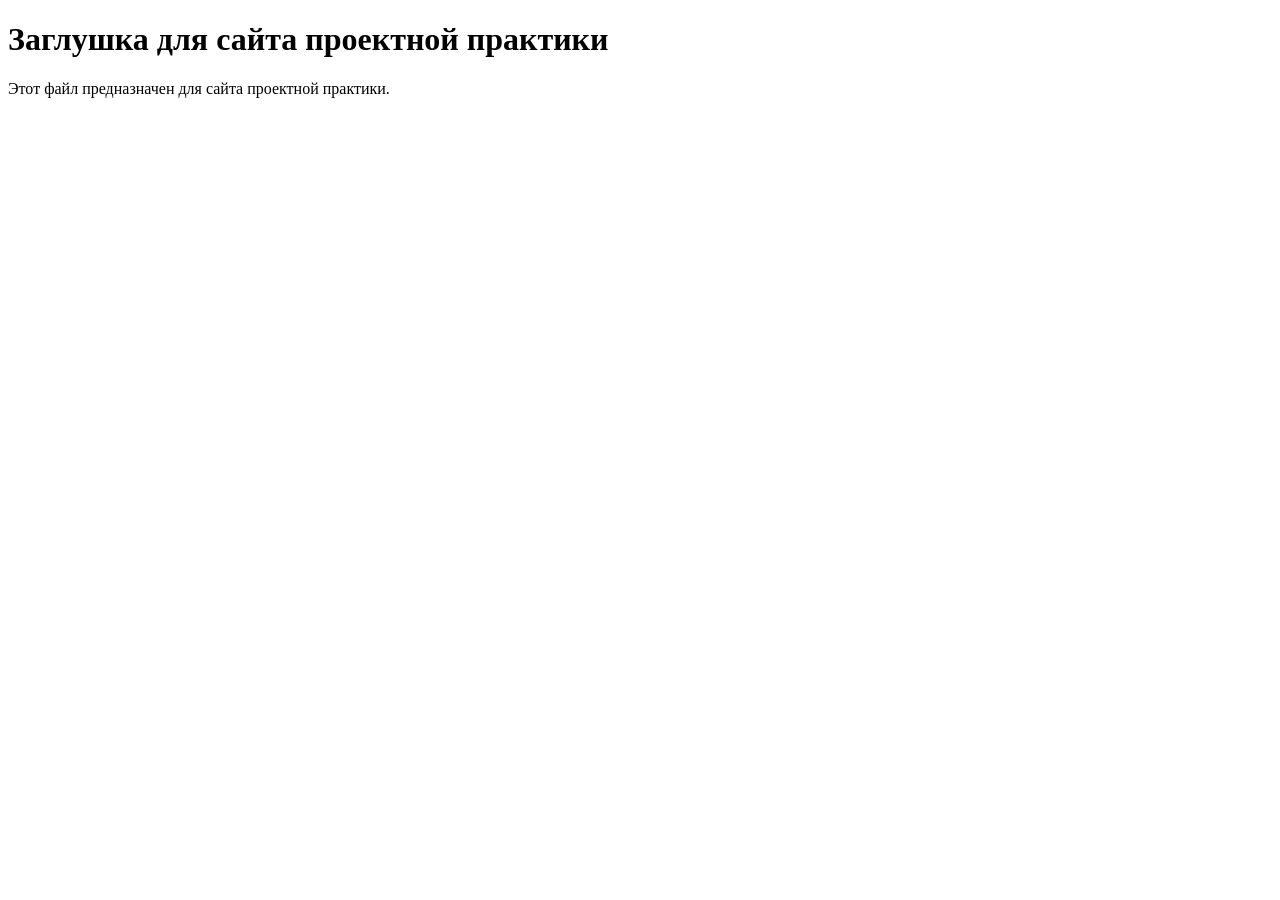
==== site/index.html @ 85c8685d "Initial commit" ====
<!DOCTYPE html>
<html lang="ru">
<head>
    <meta charset="UTF-8">
    <meta name="viewport" content="width=device-width, initial-scale=1.0">
    <title>Заглушка</title>
</head>
<body>
    <h1>Заглушка для сайта проектной практики</h1>
    <p>Этот файл предназначен для сайта проектной практики.</p>
</body>
</html>
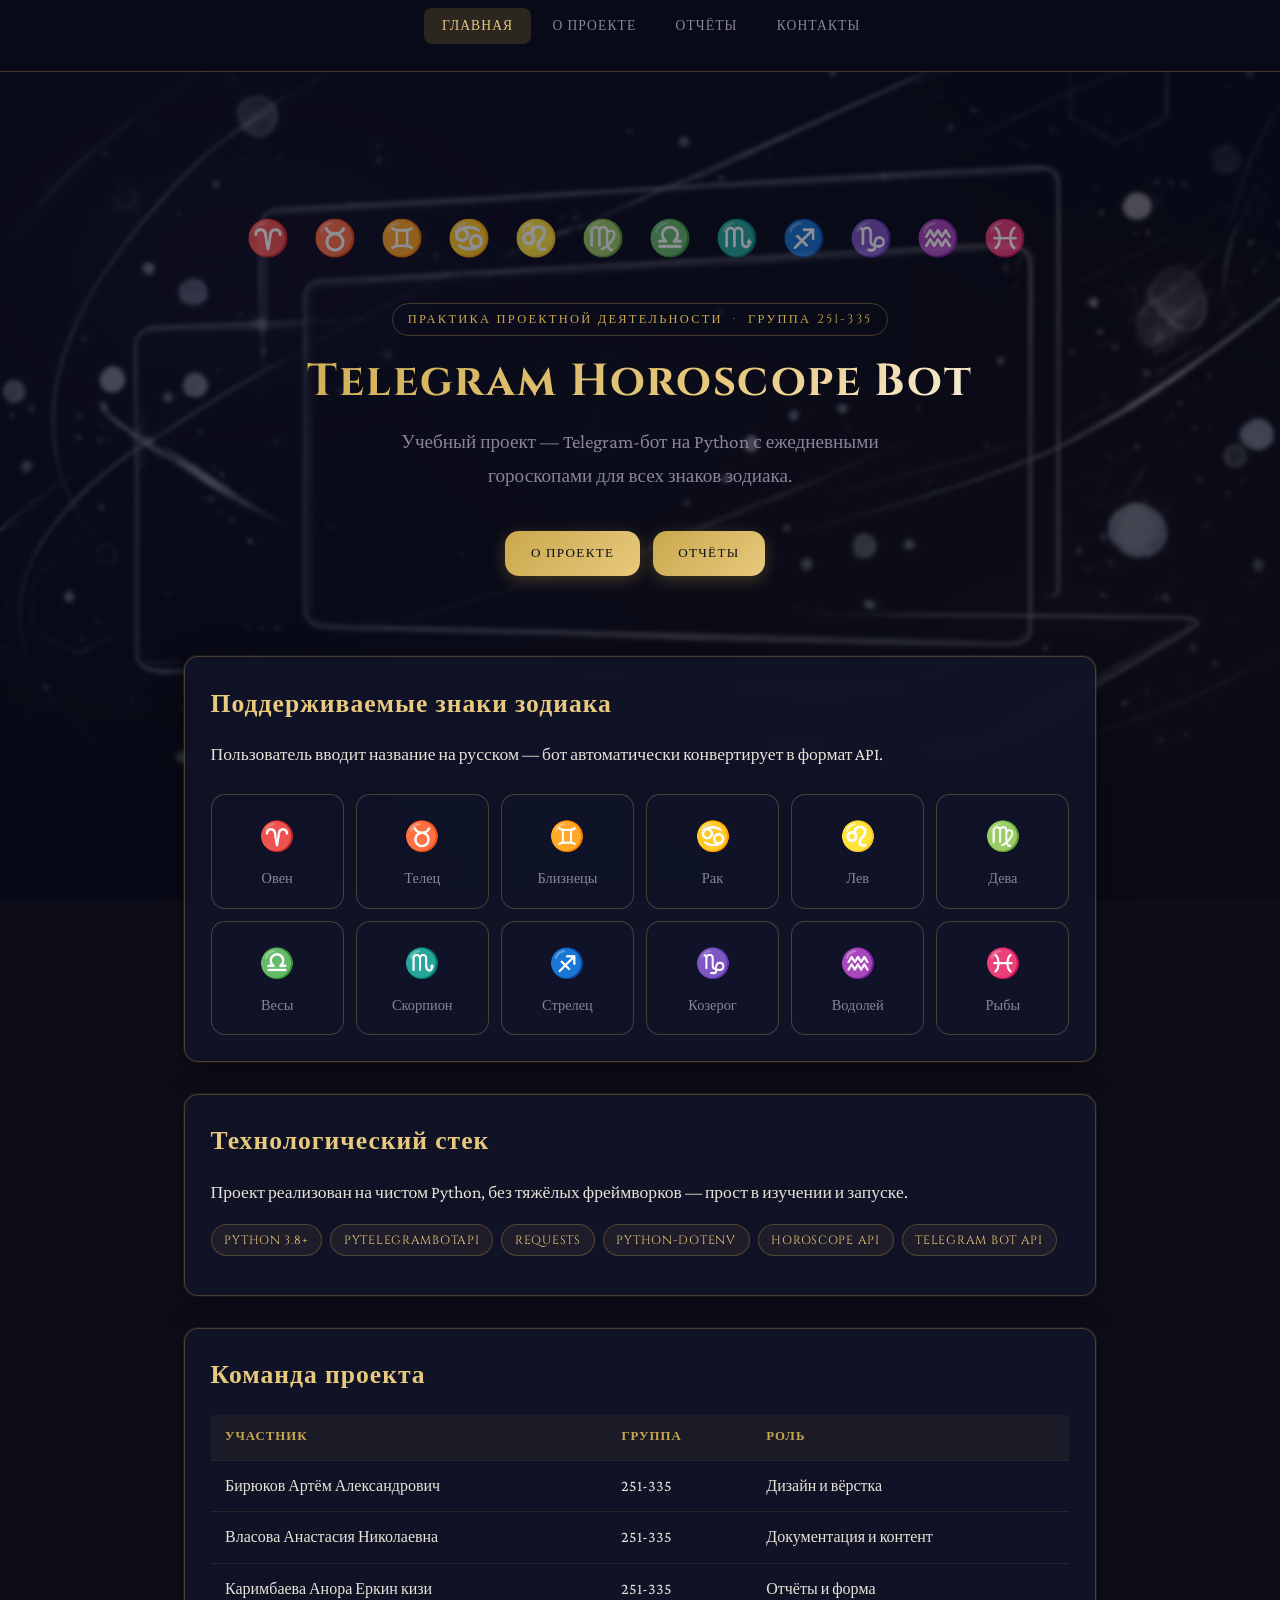
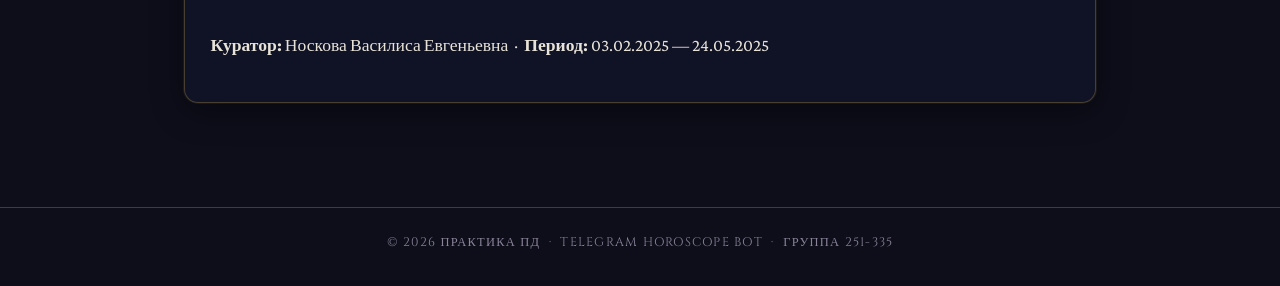
==== commit b22d1450: "complete practice" ====
--- a/site/index.html
+++ b/site/index.html
@@ -1,12 +1,98 @@
 <!DOCTYPE html>
 <html lang="ru">
 <head>
-    <meta charset="UTF-8">
-    <meta name="viewport" content="width=device-width, initial-scale=1.0">
-    <title>Заглушка</title>
+  <meta charset="UTF-8">
+  <meta name="viewport" content="width=device-width, initial-scale=1.0">
+  <title>Практика ПД — Telegram Horoscope Bot</title>
+  <link rel="stylesheet" href="css/style.css">
 </head>
 <body>
-    <h1>Заглушка для сайта проектной практики</h1>
-    <p>Этот файл предназначен для сайта проектной практики.</p>
+
+  <div class="stars" id="stars"></div>
+
+  <nav>
+    <ul>
+      <li><a href="index.html" class="active">Главная</a></li>
+      <li><a href="about.html">О проекте</a></li>
+      <li><a href="reports.html">Отчёты</a></li>
+      <li><a href="contact.html">Контакты</a></li>
+    </ul>
+  </nav>
+
+  <main>
+
+    <section class="hero">
+      <div class="hero-zodiac">♈ ♉ ♊ ♋ ♌ ♍ ♎ ♏ ♐ ♑ ♒ ♓</div>
+      <span class="hero-subtitle">Практика проектной деятельности &nbsp;·&nbsp; группа 251-335</span>
+      <h1>Telegram Horoscope Bot</h1>
+      <p>Учебный проект — Telegram-бот на Python с ежедневными гороскопами для всех знаков зодиака.</p>
+      <a href="about.html" class="button">О проекте</a>
+      <a href="reports.html" class="button">Отчёты</a>
+    </section>
+
+    <section class="card">
+      <h2>Поддерживаемые знаки зодиака</h2>
+      <p>Пользователь вводит название на русском — бот автоматически конвертирует в формат API.</p>
+      <div class="zodiac-grid">
+        <div class="zodiac-item"><span class="zodiac-icon">♈</span>Овен</div>
+        <div class="zodiac-item"><span class="zodiac-icon">♉</span>Телец</div>
+        <div class="zodiac-item"><span class="zodiac-icon">♊</span>Близнецы</div>
+        <div class="zodiac-item"><span class="zodiac-icon">♋</span>Рак</div>
+        <div class="zodiac-item"><span class="zodiac-icon">♌</span>Лев</div>
+        <div class="zodiac-item"><span class="zodiac-icon">♍</span>Дева</div>
+        <div class="zodiac-item"><span class="zodiac-icon">♎</span>Весы</div>
+        <div class="zodiac-item"><span class="zodiac-icon">♏</span>Скорпион</div>
+        <div class="zodiac-item"><span class="zodiac-icon">♐</span>Стрелец</div>
+        <div class="zodiac-item"><span class="zodiac-icon">♑</span>Козерог</div>
+        <div class="zodiac-item"><span class="zodiac-icon">♒</span>Водолей</div>
+        <div class="zodiac-item"><span class="zodiac-icon">♓</span>Рыбы</div>
+      </div>
+    </section>
+
+    <section class="card">
+      <h2>Технологический стек</h2>
+      <p>Проект реализован на чистом Python, без тяжёлых фреймворков — прост в изучении и запуске.</p>
+      <div class="badge-list">
+        <span class="badge">Python 3.8+</span>
+        <span class="badge">pyTelegramBotAPI</span>
+        <span class="badge">requests</span>
+        <span class="badge">python-dotenv</span>
+        <span class="badge">Horoscope API</span>
+        <span class="badge">Telegram Bot API</span>
+      </div>
+    </section>
+
+    <section class="card">
+      <h2>Команда проекта</h2>
+      <table class="cmd-table">
+        <thead>
+          <tr><th>Участник</th><th>Группа</th><th>Роль</th></tr>
+        </thead>
+        <tbody>
+          <tr><td>Бирюков Артём Александрович</td><td>251-335</td><td>Дизайн и вёрстка</td></tr>
+          <tr><td>Власова Анастасия Николаевна</td><td>251-335</td><td>Документация и контент</td></tr>
+          <tr><td>Каримбаева Анора Еркин кизи</td><td>251-335</td><td>Отчёты и форма</td></tr>
+        </tbody>
+      </table>
+      <p style="margin-top:0.8rem">
+        <strong>Куратор:</strong> Носкова Василиса Евгеньевна &nbsp;·&nbsp;
+        <strong>Период:</strong> 03.02.2025 — 24.05.2025
+      </p>
+    </section>
+
+  </main>
+
+  <footer>
+    © 2026 Практика ПД &nbsp;·&nbsp; Telegram Horoscope Bot &nbsp;·&nbsp; группа 251-335
+  </footer>
+
+  <script>
+    const c = document.getElementById('stars');
+    for (let i = 0; i < 80; i++) {
+      const s = document.createElement('span');
+      s.style.cssText = `left:${Math.random()*100}%;top:${Math.random()*100}%;--dur:${2+Math.random()*4}s;--delay:-${Math.random()*5}s;`;
+      c.appendChild(s);
+    }
+  </script>
 </body>
 </html>
--- a/site/css/style.css
+++ b/site/css/style.css
@@ -0,0 +1,373 @@
+/* ============================================================
+   ПРАКТИКА ПД — Zodiac / Cosmic dark theme
+   ============================================================ */
+
+@import url('https://fonts.googleapis.com/css2?family=Cinzel:wght@400;600;700&family=Crimson+Pro:ital,wght@0,400;0,600;1,400&display=swap');
+
+:root {
+  --font-heading: 'Cinzel', Georgia, serif;
+  --font-body:    'Crimson Pro', Georgia, serif;
+
+  --color-bg:          #0d0e1a;
+  --color-surface:     #12152b;
+  --color-surface-2:   #1a1f3a;
+  --color-gold:        #c9a84c;
+  --color-gold-light:  #e8c97e;
+  --color-gold-dim:    rgba(201,168,76,0.18);
+  --color-text:        #e8e3d8;
+  --color-muted:       #8a8499;
+  --color-accent:      #7c6af5;
+
+  --glass-bg:    rgba(18, 21, 43, 0.75);
+  --glass-blur:  14px;
+  --radius:      14px;
+  --max-width:   960px;
+
+  --border-gold: 1px solid rgba(201,168,76,0.3);
+  --shadow-card: 0 8px 32px rgba(0,0,0,0.45), 0 0 0 1px rgba(201,168,76,0.12);
+}
+
+/* ---- Reset ---- */
+*, *::before, *::after { margin:0; padding:0; box-sizing:border-box; }
+
+/* ---- Body & star background ---- */
+body {
+  font-family: var(--font-body);
+  font-size: 1.1rem;
+  background-color: var(--color-bg);
+  background-image:
+    radial-gradient(ellipse at 20% 30%, rgba(124,106,245,0.12) 0%, transparent 55%),
+    radial-gradient(ellipse at 80% 70%, rgba(201,168,76,0.08) 0%, transparent 50%),
+    url("../images/background.png");
+  background-size: cover;
+  background-attachment: fixed;
+  background-position: center center;
+  color: var(--color-text);
+  line-height: 1.75;
+  padding-top: 72px;
+}
+
+/* dark overlay */
+body::before {
+  content: '';
+  position: fixed;
+  inset: 0;
+  background: rgba(8,9,22,0.72);
+  backdrop-filter: blur(2px);
+  -webkit-backdrop-filter: blur(2px);
+  z-index: 0;
+  pointer-events: none;
+}
+
+/* ---- Stars decoration ---- */
+.stars {
+  position: fixed;
+  inset: 0;
+  z-index: 0;
+  pointer-events: none;
+  overflow: hidden;
+}
+.stars span {
+  position: absolute;
+  width: 2px; height: 2px;
+  background: var(--color-gold-light);
+  border-radius: 50%;
+  animation: twinkle var(--dur, 3s) ease-in-out infinite var(--delay, 0s);
+  opacity: 0;
+}
+@keyframes twinkle {
+  0%, 100% { opacity: 0; transform: scale(1); }
+  50%       { opacity: 0.8; transform: scale(1.4); }
+}
+
+/* ---- Navigation ---- */
+nav {
+  position: fixed;
+  top: 0; left: 0; width: 100%; height: 72px;
+  display: flex; align-items: center; justify-content: center;
+  background: rgba(10,11,24,0.88);
+  backdrop-filter: blur(16px);
+  -webkit-backdrop-filter: blur(16px);
+  border-bottom: var(--border-gold);
+  z-index: 1000;
+}
+
+nav ul { display: flex; gap: 0.25rem; list-style: none; }
+
+nav a {
+  font-family: var(--font-heading);
+  font-size: 0.85rem;
+  letter-spacing: 0.08em;
+  text-transform: uppercase;
+  color: var(--color-muted);
+  text-decoration: none;
+  padding: 0.55rem 1.1rem;
+  border-radius: 8px;
+  transition: color 0.25s, background 0.25s;
+}
+nav a:hover,
+nav a.active {
+  color: var(--color-gold-light);
+  background: var(--color-gold-dim);
+}
+
+/* ---- Main layout ---- */
+main {
+  position: relative;
+  z-index: 1;
+  max-width: var(--max-width);
+  margin: 2.5rem auto;
+  padding: 2rem 1.5rem;
+}
+
+/* ---- Sections ---- */
+section + section { margin-top: 2rem; }
+
+h1, h2, h3 {
+  font-family: var(--font-heading);
+  color: var(--color-gold-light);
+  letter-spacing: 0.04em;
+}
+h1 { font-size: 2.4rem; margin-bottom: 1rem; }
+h2 { font-size: 1.6rem; margin-bottom: 0.75rem; }
+h3 { font-size: 1.15rem; margin-bottom: 0.5rem; color: var(--color-gold); }
+
+p  { margin-bottom: 1rem; }
+ul, ol { padding-left: 1.4rem; margin-bottom: 1rem; }
+li { margin-bottom: 0.4rem; }
+code {
+  font-size: 0.9em;
+  background: rgba(201,168,76,0.12);
+  color: var(--color-gold-light);
+  padding: 0.15em 0.45em;
+  border-radius: 4px;
+  border: 1px solid rgba(201,168,76,0.2);
+}
+
+/* ---- Buttons ---- */
+a.button, button.button {
+  display: inline-block;
+  font-family: var(--font-heading);
+  font-size: 0.82rem;
+  letter-spacing: 0.1em;
+  text-transform: uppercase;
+  text-decoration: none;
+  color: var(--color-bg);
+  background: linear-gradient(135deg, var(--color-gold) 0%, var(--color-gold-light) 100%);
+  padding: 0.7rem 1.6rem;
+  border-radius: var(--radius);
+  border: none; cursor: pointer;
+  transition: opacity 0.2s, transform 0.2s, box-shadow 0.2s;
+  box-shadow: 0 4px 16px rgba(201,168,76,0.28);
+  margin-right: 0.6rem; margin-top: 0.4rem;
+}
+a.button:hover, button.button:hover {
+  opacity: 0.9;
+  transform: translateY(-2px);
+  box-shadow: 0 6px 24px rgba(201,168,76,0.4);
+}
+
+/* ---- Card ---- */
+.card {
+  background: var(--glass-bg);
+  backdrop-filter: blur(var(--glass-blur));
+  -webkit-backdrop-filter: blur(var(--glass-blur));
+  border-radius: var(--radius);
+  border: var(--border-gold);
+  padding: 1.6rem;
+  margin-bottom: 1.5rem;
+  box-shadow: var(--shadow-card);
+  transition: transform 0.2s, box-shadow 0.2s;
+}
+.card:hover { transform: translateY(-3px); box-shadow: 0 12px 40px rgba(0,0,0,0.55), 0 0 0 1px rgba(201,168,76,0.25); }
+
+/* ---- Hero ---- */
+.hero {
+  text-align: center;
+  padding: 4rem 1rem 3rem;
+  position: relative;
+}
+.hero-zodiac {
+  font-size: 2.2rem;
+  letter-spacing: 0.5rem;
+  margin-bottom: 2rem;
+  opacity: 0.55;
+  animation: float 6s ease-in-out infinite;
+}
+@keyframes float {
+  0%, 100% { transform: translateY(0); }
+  50%       { transform: translateY(-8px); }
+}
+.hero h1 {
+  font-size: 2.8rem;
+  line-height: 1.2;
+  margin-bottom: 1rem;
+  background: linear-gradient(135deg, var(--color-gold) 0%, var(--color-gold-light) 60%, #fff 100%);
+  -webkit-background-clip: text;
+  -webkit-text-fill-color: transparent;
+  background-clip: text;
+}
+.hero p {
+  font-size: 1.2rem;
+  color: var(--color-muted);
+  max-width: 560px;
+  margin: 0 auto 2rem;
+}
+.hero-subtitle {
+  display: inline-block;
+  font-family: var(--font-heading);
+  font-size: 0.78rem;
+  letter-spacing: 0.18em;
+  text-transform: uppercase;
+  color: var(--color-gold);
+  border: var(--border-gold);
+  padding: 0.3rem 0.9rem;
+  border-radius: 100px;
+  margin-bottom: 1.2rem;
+}
+
+/* ---- Commands table ---- */
+.cmd-table {
+  width: 100%;
+  border-collapse: collapse;
+  margin: 1rem 0;
+  font-size: 1rem;
+}
+.cmd-table th, .cmd-table td {
+  text-align: left;
+  padding: 0.7rem 0.9rem;
+  border-bottom: 1px solid rgba(201,168,76,0.12);
+}
+.cmd-table th {
+  font-family: var(--font-heading);
+  font-size: 0.8rem;
+  letter-spacing: 0.08em;
+  text-transform: uppercase;
+  color: var(--color-gold);
+  background: rgba(201,168,76,0.06);
+}
+.cmd-table tr:last-child td { border-bottom: none; }
+.cmd-table tr:hover td { background: rgba(201,168,76,0.04); }
+
+/* ---- Tech stack badges ---- */
+.badge-list { display: flex; flex-wrap: wrap; gap: 0.5rem; margin: 0.8rem 0; }
+.badge {
+  font-family: var(--font-heading);
+  font-size: 0.75rem;
+  letter-spacing: 0.06em;
+  text-transform: uppercase;
+  padding: 0.3rem 0.8rem;
+  border-radius: 100px;
+  border: var(--border-gold);
+  color: var(--color-gold-light);
+  background: rgba(201,168,76,0.08);
+}
+
+/* ---- Flow steps ---- */
+.flow { display: flex; flex-direction: column; gap: 0; margin: 1rem 0; }
+.flow-step {
+  display: flex;
+  align-items: flex-start;
+  gap: 1rem;
+  padding: 0.85rem 1rem;
+  border-left: 2px solid rgba(201,168,76,0.25);
+  position: relative;
+}
+.flow-step:last-child { border-color: transparent; }
+.flow-num {
+  flex-shrink: 0;
+  width: 28px; height: 28px;
+  border-radius: 50%;
+  background: var(--color-gold-dim);
+  border: 1px solid var(--color-gold);
+  color: var(--color-gold-light);
+  font-family: var(--font-heading);
+  font-size: 0.78rem;
+  display: flex; align-items: center; justify-content: center;
+  margin-top: 0.1rem;
+}
+
+/* ---- Zodiac grid (index) ---- */
+.zodiac-grid {
+  display: grid;
+  grid-template-columns: repeat(auto-fill, minmax(130px, 1fr));
+  gap: 0.75rem;
+  margin-top: 1.5rem;
+}
+.zodiac-item {
+  text-align: center;
+  padding: 1rem 0.5rem;
+  border-radius: var(--radius);
+  border: var(--border-gold);
+  background: rgba(18,21,43,0.6);
+  font-size: 0.9rem;
+  color: var(--color-muted);
+  transition: background 0.2s, color 0.2s, transform 0.2s;
+}
+.zodiac-item:hover { background: var(--color-gold-dim); color: var(--color-gold-light); transform: translateY(-3px); }
+.zodiac-icon { font-size: 1.8rem; display: block; margin-bottom: 0.3rem; }
+
+/* ---- Forms (contact) ---- */
+.form-grid { display: flex; flex-direction: column; gap: 1rem; max-width: 500px; }
+.form-grid input,
+.form-grid textarea {
+  padding: 0.8rem 1rem;
+  border: var(--border-gold);
+  border-radius: var(--radius);
+  background: rgba(18,21,43,0.85);
+  color: var(--color-text);
+  font-family: var(--font-body);
+  font-size: 1rem;
+  outline: none;
+  transition: border-color 0.2s, box-shadow 0.2s;
+}
+.form-grid input:focus,
+.form-grid textarea:focus {
+  border-color: var(--color-gold);
+  box-shadow: 0 0 0 3px rgba(201,168,76,0.15);
+}
+.form-grid input::placeholder,
+.form-grid textarea::placeholder { color: var(--color-muted); }
+.form-grid button[type="submit"] {
+  font-family: var(--font-heading);
+  font-size: 0.82rem;
+  letter-spacing: 0.1em;
+  text-transform: uppercase;
+  color: var(--color-bg);
+  background: linear-gradient(135deg, var(--color-gold) 0%, var(--color-gold-light) 100%);
+  border: none; cursor: pointer;
+  padding: 0.8rem 1.6rem;
+  border-radius: var(--radius);
+  box-shadow: 0 4px 16px rgba(201,168,76,0.28);
+  transition: opacity 0.2s, transform 0.2s;
+}
+.form-grid button[type="submit"]:hover { opacity: 0.9; transform: translateY(-2px); }
+
+/* ---- Divider ---- */
+.divider {
+  border: none;
+  border-top: var(--border-gold);
+  margin: 1.5rem 0;
+}
+
+/* ---- Footer ---- */
+footer {
+  position: relative; z-index: 1;
+  text-align: center;
+  font-family: var(--font-heading);
+  font-size: 0.78rem;
+  letter-spacing: 0.1em;
+  text-transform: uppercase;
+  color: var(--color-muted);
+  padding: 1.5rem 0 2rem;
+  border-top: var(--border-gold);
+  margin-top: 3rem;
+}
+
+/* ---- Responsive ---- */
+@media (max-width: 600px) {
+  .hero h1 { font-size: 1.9rem; }
+  nav a { font-size: 0.75rem; padding: 0.45rem 0.65rem; }
+  .zodiac-grid { grid-template-columns: repeat(3, 1fr); }
+  .cmd-table { font-size: 0.9rem; }
+}
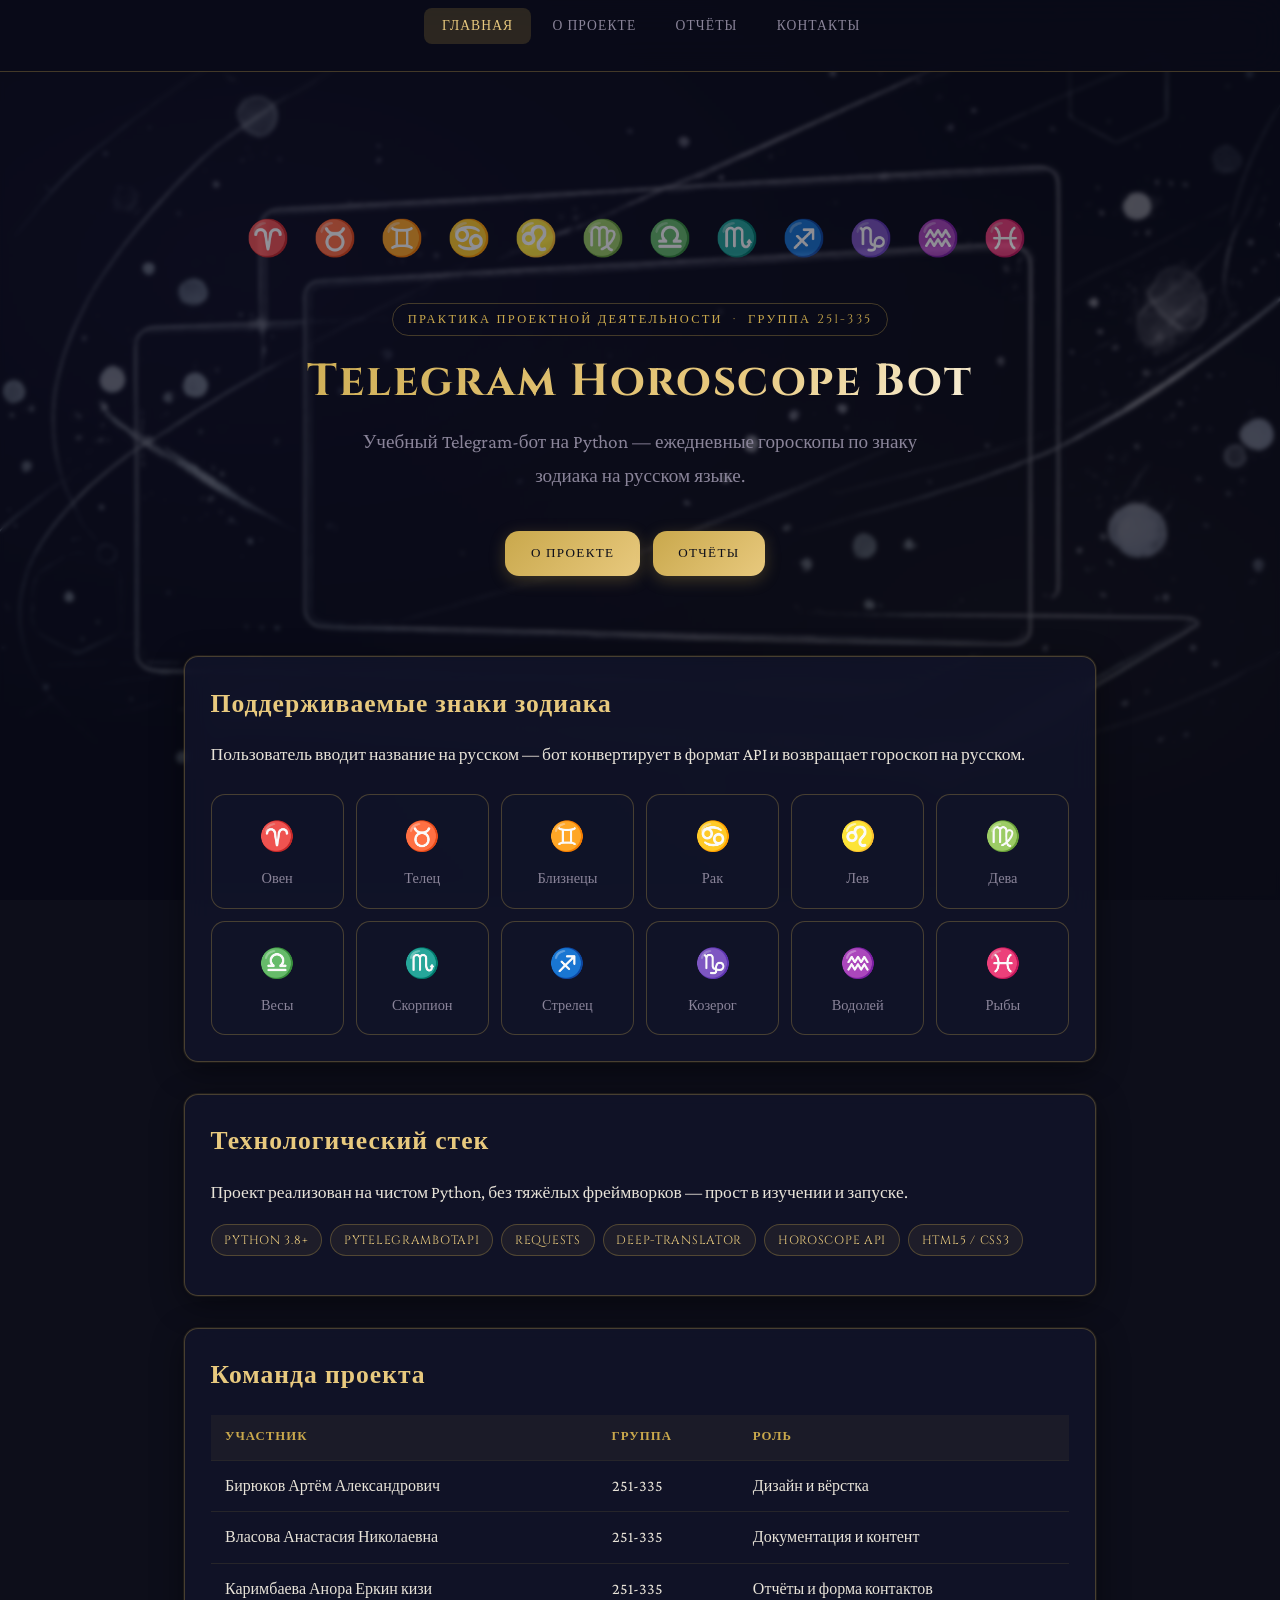
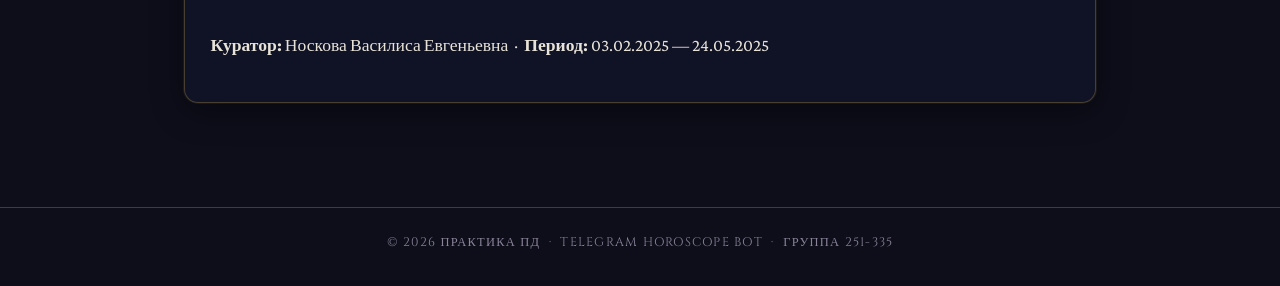
==== commit 523cc1b3: "debuging change many files" ====
--- a/site/index.html
+++ b/site/index.html
@@ -25,14 +25,14 @@
       <div class="hero-zodiac">♈ ♉ ♊ ♋ ♌ ♍ ♎ ♏ ♐ ♑ ♒ ♓</div>
       <span class="hero-subtitle">Практика проектной деятельности &nbsp;·&nbsp; группа 251-335</span>
       <h1>Telegram Horoscope Bot</h1>
-      <p>Учебный проект — Telegram-бот на Python с ежедневными гороскопами для всех знаков зодиака.</p>
+      <p>Учебный Telegram-бот на Python — ежедневные гороскопы по знаку зодиака на русском языке.</p>
       <a href="about.html" class="button">О проекте</a>
       <a href="reports.html" class="button">Отчёты</a>
     </section>
 
     <section class="card">
       <h2>Поддерживаемые знаки зодиака</h2>
-      <p>Пользователь вводит название на русском — бот автоматически конвертирует в формат API.</p>
+      <p>Пользователь вводит название на русском — бот конвертирует в формат API и возвращает гороскоп на русском.</p>
       <div class="zodiac-grid">
         <div class="zodiac-item"><span class="zodiac-icon">♈</span>Овен</div>
         <div class="zodiac-item"><span class="zodiac-icon">♉</span>Телец</div>
@@ -56,9 +56,9 @@
         <span class="badge">Python 3.8+</span>
         <span class="badge">pyTelegramBotAPI</span>
         <span class="badge">requests</span>
-        <span class="badge">python-dotenv</span>
+        <span class="badge">deep-translator</span>
         <span class="badge">Horoscope API</span>
-        <span class="badge">Telegram Bot API</span>
+        <span class="badge">HTML5 / CSS3</span>
       </div>
     </section>
 
@@ -71,7 +71,7 @@
         <tbody>
           <tr><td>Бирюков Артём Александрович</td><td>251-335</td><td>Дизайн и вёрстка</td></tr>
           <tr><td>Власова Анастасия Николаевна</td><td>251-335</td><td>Документация и контент</td></tr>
-          <tr><td>Каримбаева Анора Еркин кизи</td><td>251-335</td><td>Отчёты и форма</td></tr>
+          <tr><td>Каримбаева Анора Еркин кизи</td><td>251-335</td><td>Отчёты и форма контактов</td></tr>
         </tbody>
       </table>
       <p style="margin-top:0.8rem">
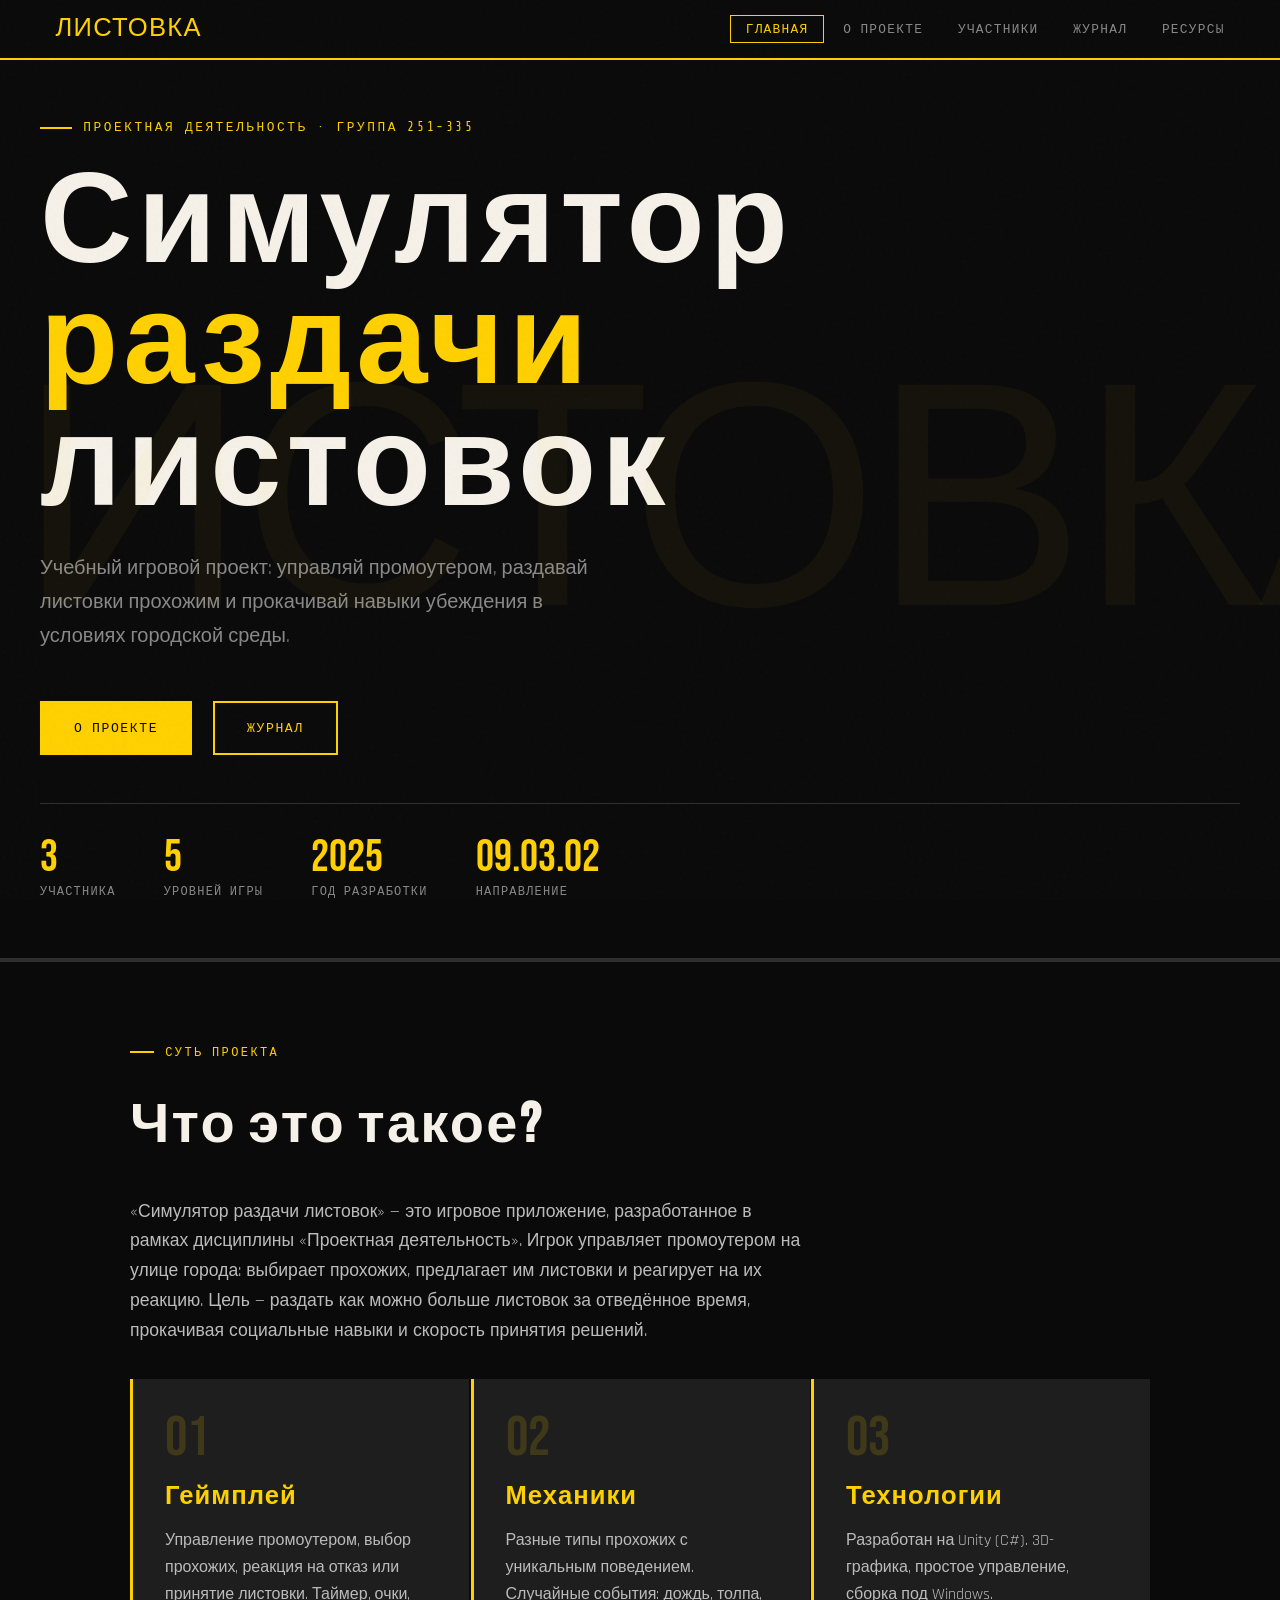
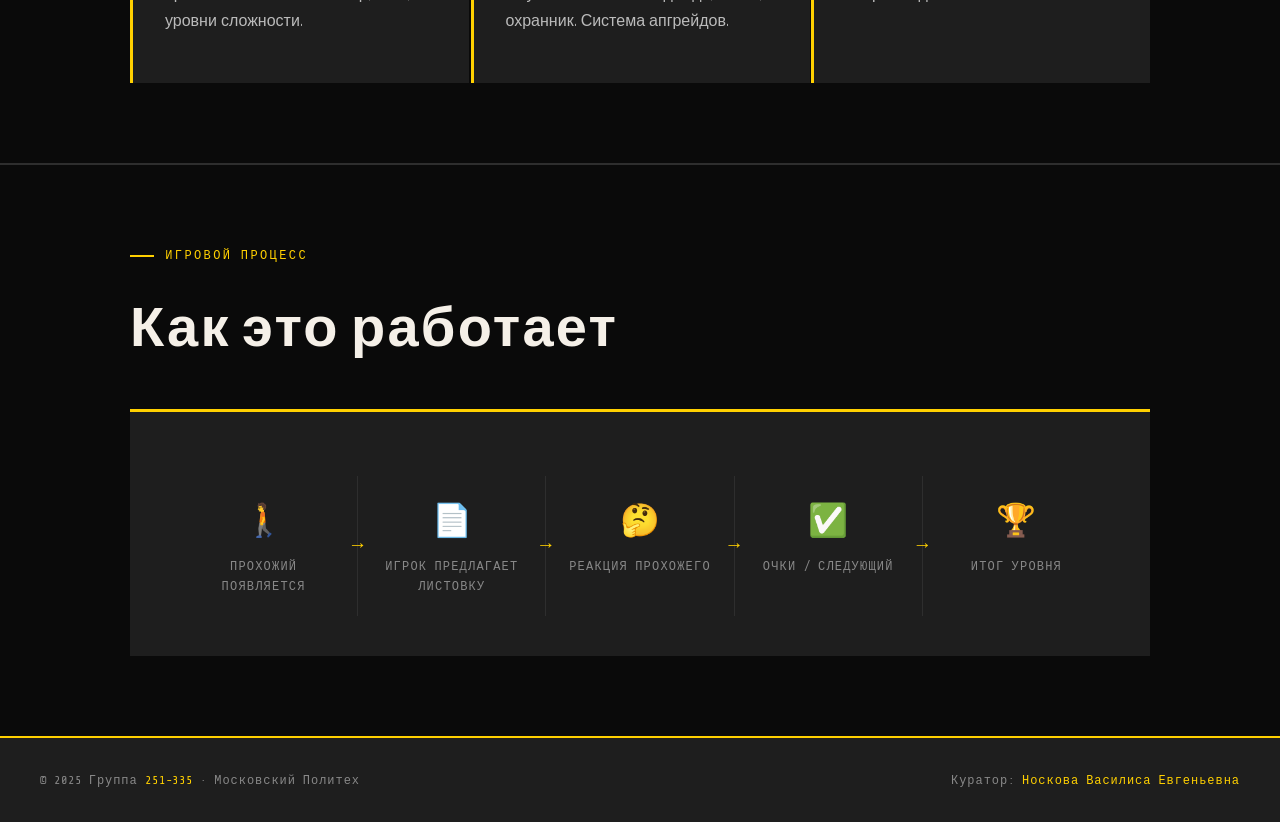
==== commit 1aee267e: "переработка сайта" ====
--- a/site/index.html
+++ b/site/index.html
@@ -3,96 +3,127 @@
 <head>
   <meta charset="UTF-8">
   <meta name="viewport" content="width=device-width, initial-scale=1.0">
-  <title>Практика ПД — Telegram Horoscope Bot</title>
+  <title>Симулятор раздачи листовок</title>
   <link rel="stylesheet" href="css/style.css">
 </head>
 <body>
 
-  <div class="stars" id="stars"></div>
+<nav>
+  <a class="nav-logo" href="index.html">ЛИСТОВКА</a>
+  <ul>
+    <li><a href="index.html" class="active">Главная</a></li>
+    <li><a href="about.html">О проекте</a></li>
+    <li><a href="members.html">Участники</a></li>
+    <li><a href="journal.html">Журнал</a></li>
+    <li><a href="resources.html">Ресурсы</a></li>
+  </ul>
+</nav>
 
-  <nav>
-    <ul>
-      <li><a href="index.html" class="active">Главная</a></li>
-      <li><a href="about.html">О проекте</a></li>
-      <li><a href="reports.html">Отчёты</a></li>
-      <li><a href="contact.html">Контакты</a></li>
-    </ul>
-  </nav>
+<main>
 
-  <main>
+  <div class="hero">
+    <div class="hero-bg-text">ЛИСТОВКА</div>
+    <div class="hero-tag">Проектная деятельность · группа 251-335</div>
+    <h1>Симулятор<br><span>раздачи</span><br>листовок</h1>
+    <p class="hero-sub">
+      Учебный игровой проект: управляй промоутером, раздавай листовки прохожим
+      и прокачивай навыки убеждения в условиях городской среды.
+    </p>
+    <div>
+      <a href="about.html" class="btn">О проекте</a>
+      <a href="journal.html" class="btn btn-outline">Журнал</a>
+    </div>
 
-    <section class="hero">
-      <div class="hero-zodiac">♈ ♉ ♊ ♋ ♌ ♍ ♎ ♏ ♐ ♑ ♒ ♓</div>
-      <span class="hero-subtitle">Практика проектной деятельности &nbsp;·&nbsp; группа 251-335</span>
-      <h1>Telegram Horoscope Bot</h1>
-      <p>Учебный Telegram-бот на Python — ежедневные гороскопы по знаку зодиака на русском языке.</p>
-      <a href="about.html" class="button">О проекте</a>
-      <a href="reports.html" class="button">Отчёты</a>
-    </section>
+    <div class="hero-stats">
+      <div>
+        <div class="stat-num">3</div>
+        <div class="stat-label">Участника</div>
+      </div>
+      <div>
+        <div class="stat-num">5</div>
+        <div class="stat-label">Уровней игры</div>
+      </div>
+      <div>
+        <div class="stat-num">2025</div>
+        <div class="stat-label">Год разработки</div>
+      </div>
+      <div>
+        <div class="stat-num">09.03.02</div>
+        <div class="stat-label">Направление</div>
+      </div>
+    </div>
+  </div>
 
-    <section class="card">
-      <h2>Поддерживаемые знаки зодиака</h2>
-      <p>Пользователь вводит название на русском — бот конвертирует в формат API и возвращает гороскоп на русском.</p>
-      <div class="zodiac-grid">
-        <div class="zodiac-item"><span class="zodiac-icon">♈</span>Овен</div>
-        <div class="zodiac-item"><span class="zodiac-icon">♉</span>Телец</div>
-        <div class="zodiac-item"><span class="zodiac-icon">♊</span>Близнецы</div>
-        <div class="zodiac-item"><span class="zodiac-icon">♋</span>Рак</div>
-        <div class="zodiac-item"><span class="zodiac-icon">♌</span>Лев</div>
-        <div class="zodiac-item"><span class="zodiac-icon">♍</span>Дева</div>
-        <div class="zodiac-item"><span class="zodiac-icon">♎</span>Весы</div>
-        <div class="zodiac-item"><span class="zodiac-icon">♏</span>Скорпион</div>
-        <div class="zodiac-item"><span class="zodiac-icon">♐</span>Стрелец</div>
-        <div class="zodiac-item"><span class="zodiac-icon">♑</span>Козерог</div>
-        <div class="zodiac-item"><span class="zodiac-icon">♒</span>Водолей</div>
-        <div class="zodiac-item"><span class="zodiac-icon">♓</span>Рыбы</div>
+  <hr class="divider">
+
+  <section>
+    <div class="section-label">Суть проекта</div>
+    <h2>Что это такое?</h2>
+    <p style="max-width:680px; color: #bbb;">
+      «Симулятор раздачи листовок» — это игровое приложение, разработанное в рамках
+      дисциплины «Проектная деятельность». Игрок управляет промоутером на улице города:
+      выбирает прохожих, предлагает им листовки и реагирует на их реакцию.
+      Цель — раздать как можно больше листовок за отведённое время, прокачивая
+      социальные навыки и скорость принятия решений.
+    </p>
+
+    <div class="cards">
+      <div class="card">
+        <div class="card-num">01</div>
+        <h3>Геймплей</h3>
+        <p style="color:#bbb; font-size:1rem;">Управление промоутером, выбор прохожих, реакция на отказ или принятие листовки. Таймер, очки, уровни сложности.</p>
       </div>
-    </section>
+      <div class="card">
+        <div class="card-num">02</div>
+        <h3>Механики</h3>
+        <p style="color:#bbb; font-size:1rem;">Разные типы прохожих с уникальным поведением. Случайные события: дождь, толпа, охранник. Система апгрейдов.</p>
+      </div>
+      <div class="card">
+        <div class="card-num">03</div>
+        <h3>Технологии</h3>
+        <p style="color:#bbb; font-size:1rem;">Разработан на Unity (C#). 3D-графика, простое управление, сборка под Windows.</p>
+      </div>
+    </div>
+  </section>
 
-    <section class="card">
-      <h2>Технологический стек</h2>
-      <p>Проект реализован на чистом Python, без тяжёлых фреймворков — прост в изучении и запуске.</p>
-      <div class="badge-list">
-        <span class="badge">Python 3.8+</span>
-        <span class="badge">pyTelegramBotAPI</span>
-        <span class="badge">requests</span>
-        <span class="badge">deep-translator</span>
-        <span class="badge">Horoscope API</span>
-        <span class="badge">HTML5 / CSS3</span>
+  <hr class="divider">
+
+  <!-- Схема игрового процесса -->
+  <section>
+    <div class="section-label">Игровой процесс</div>
+    <h2>Как это работает</h2>
+    <div class="diagram">
+      <div class="diagram-flow">
+        <div class="flow-node">
+          <div class="flow-icon">🚶</div>
+          <div class="flow-label">Прохожий появляется</div>
+        </div>
+        <div class="flow-node">
+          <div class="flow-icon">📄</div>
+          <div class="flow-label">Игрок предлагает листовку</div>
+        </div>
+        <div class="flow-node">
+          <div class="flow-icon">🤔</div>
+          <div class="flow-label">Реакция прохожего</div>
+        </div>
+        <div class="flow-node">
+          <div class="flow-icon">✅</div>
+          <div class="flow-label">Очки / следующий</div>
+        </div>
+        <div class="flow-node">
+          <div class="flow-icon">🏆</div>
+          <div class="flow-label">Итог уровня</div>
+        </div>
       </div>
-    </section>
+    </div>
+  </section>
 
-    <section class="card">
-      <h2>Команда проекта</h2>
-      <table class="cmd-table">
-        <thead>
-          <tr><th>Участник</th><th>Группа</th><th>Роль</th></tr>
-        </thead>
-        <tbody>
-          <tr><td>Бирюков Артём Александрович</td><td>251-335</td><td>Дизайн и вёрстка</td></tr>
-          <tr><td>Власова Анастасия Николаевна</td><td>251-335</td><td>Документация и контент</td></tr>
-          <tr><td>Каримбаева Анора Еркин кизи</td><td>251-335</td><td>Отчёты и форма контактов</td></tr>
-        </tbody>
-      </table>
-      <p style="margin-top:0.8rem">
-        <strong>Куратор:</strong> Носкова Василиса Евгеньевна &nbsp;·&nbsp;
-        <strong>Период:</strong> 03.02.2025 — 24.05.2025
-      </p>
-    </section>
+</main>
 
-  </main>
+<footer>
+  <div>© 2025 Группа <span>251-335</span> · Московский Политех</div>
+  <div>Куратор: <span>Носкова Василиса Евгеньевна</span></div>
+</footer>
 
-  <footer>
-    © 2026 Практика ПД &nbsp;·&nbsp; Telegram Horoscope Bot &nbsp;·&nbsp; группа 251-335
-  </footer>
-
-  <script>
-    const c = document.getElementById('stars');
-    for (let i = 0; i < 80; i++) {
-      const s = document.createElement('span');
-      s.style.cssText = `left:${Math.random()*100}%;top:${Math.random()*100}%;--dur:${2+Math.random()*4}s;--delay:-${Math.random()*5}s;`;
-      c.appendChild(s);
-    }
-  </script>
 </body>
 </html>
--- a/site/css/style.css
+++ b/site/css/style.css
@@ -1,373 +1,392 @@
-/* ============================================================
-   ПРАКТИКА ПД — Zodiac / Cosmic dark theme
-   ============================================================ */
-
-@import url('https://fonts.googleapis.com/css2?family=Cinzel:wght@400;600;700&family=Crimson+Pro:ital,wght@0,400;0,600;1,400&display=swap');
+@import url('https://fonts.googleapis.com/css2?family=Bebas+Neue&family=Rajdhani:wght@400;500;600;700&family=Share+Tech+Mono&display=swap');
 
 :root {
-  --font-heading: 'Cinzel', Georgia, serif;
-  --font-body:    'Crimson Pro', Georgia, serif;
-
-  --color-bg:          #0d0e1a;
-  --color-surface:     #12152b;
-  --color-surface-2:   #1a1f3a;
-  --color-gold:        #c9a84c;
-  --color-gold-light:  #e8c97e;
-  --color-gold-dim:    rgba(201,168,76,0.18);
-  --color-text:        #e8e3d8;
-  --color-muted:       #8a8499;
-  --color-accent:      #7c6af5;
-
-  --glass-bg:    rgba(18, 21, 43, 0.75);
-  --glass-blur:  14px;
-  --radius:      14px;
-  --max-width:   960px;
-
-  --border-gold: 1px solid rgba(201,168,76,0.3);
-  --shadow-card: 0 8px 32px rgba(0,0,0,0.45), 0 0 0 1px rgba(201,168,76,0.12);
-}
-
-/* ---- Reset ---- */
-*, *::before, *::after { margin:0; padding:0; box-sizing:border-box; }
-
-/* ---- Body & star background ---- */
+  --black:   #0a0a0a;
+  --white:   #f5f0e8;
+  --yellow:  #ffd000;
+  --red:     #e8220a;
+  --grey:    #1e1e1e;
+  --grey2:   #2e2e2e;
+  --muted:   #888;
+  --font-h:  'Bebas Neue', sans-serif;
+  --font-b:  'Rajdhani', sans-serif;
+  --font-m:  'Share Tech Mono', monospace;
+}
+
+*, *::before, *::after { margin: 0; padding: 0; box-sizing: border-box; }
+
+html { scroll-behavior: smooth; }
+
 body {
-  font-family: var(--font-body);
+  background: var(--black);
+  color: var(--white);
+  font-family: var(--font-b);
   font-size: 1.1rem;
-  background-color: var(--color-bg);
-  background-image:
-    radial-gradient(ellipse at 20% 30%, rgba(124,106,245,0.12) 0%, transparent 55%),
-    radial-gradient(ellipse at 80% 70%, rgba(201,168,76,0.08) 0%, transparent 50%),
-    url("../images/background.png");
-  background-size: cover;
-  background-attachment: fixed;
-  background-position: center center;
-  color: var(--color-text);
-  line-height: 1.75;
-  padding-top: 72px;
-}
-
-/* dark overlay */
+  line-height: 1.7;
+  overflow-x: hidden;
+}
+
+/* ── Noise overlay ── */
 body::before {
   content: '';
-  position: fixed;
-  inset: 0;
-  background: rgba(8,9,22,0.72);
-  backdrop-filter: blur(2px);
-  -webkit-backdrop-filter: blur(2px);
-  z-index: 0;
+  position: fixed; inset: 0;
+  background-image: url("data:image/svg+xml,%3Csvg viewBox='0 0 256 256' xmlns='http://www.w3.org/2000/svg'%3E%3Cfilter id='n'%3E%3CfeTurbulence type='fractalNoise' baseFrequency='0.9' numOctaves='4' stitchTiles='stitch'/%3E%3C/filter%3E%3Crect width='100%25' height='100%25' filter='url(%23n)' opacity='0.04'/%3E%3C/svg%3E");
+  pointer-events: none; z-index: 9999; opacity: .5;
+}
+
+/* ── NAV ── */
+nav {
+  position: fixed; top: 0; left: 0; width: 100%;
+  background: var(--black);
+  border-bottom: 2px solid var(--yellow);
+  z-index: 100;
+  display: flex; align-items: center; justify-content: space-between;
+  padding: 0 2.5rem;
+  height: 60px;
+}
+
+.nav-logo {
+  font-family: var(--font-h);
+  font-size: 1.6rem;
+  color: var(--yellow);
+  letter-spacing: .05em;
+  text-decoration: none;
+}
+
+nav ul { display: flex; gap: .25rem; list-style: none; }
+
+nav a {
+  font-family: var(--font-m);
+  font-size: .8rem;
+  text-transform: uppercase;
+  letter-spacing: .1em;
+  color: var(--muted);
+  text-decoration: none;
+  padding: .4rem .9rem;
+  border: 1px solid transparent;
+  transition: color .2s, border-color .2s;
+}
+nav a:hover, nav a.active {
+  color: var(--yellow);
+  border-color: var(--yellow);
+}
+
+/* ── LAYOUT ── */
+main { padding-top: 60px; }
+
+section { padding: 5rem 2.5rem; max-width: 1100px; margin: 0 auto; }
+
+h1, h2, h3 { font-family: var(--font-h); letter-spacing: .04em; }
+h1 { font-size: clamp(3.5rem, 10vw, 8rem); line-height: .95; }
+h2 { font-size: clamp(2rem, 5vw, 3.5rem); margin-bottom: 1.5rem; }
+h3 { font-size: 1.6rem; color: var(--yellow); margin-bottom: .5rem; }
+
+p { margin-bottom: 1rem; }
+
+/* ── HERO ── */
+.hero {
+  min-height: 100vh;
+  max-width: 100%;
+  padding: 0 2.5rem;
+  display: flex; flex-direction: column; justify-content: center;
+  position: relative;
+  border-bottom: 2px solid var(--grey2);
+  overflow: hidden;
+}
+
+.hero-bg-text {
+  position: absolute;
+  font-family: var(--font-h);
+  font-size: clamp(8rem, 25vw, 22rem);
+  color: rgba(255,208,0,.04);
+  white-space: nowrap;
+  top: 50%; left: 50%;
+  transform: translate(-50%, -50%);
   pointer-events: none;
-}
-
-/* ---- Stars decoration ---- */
-.stars {
-  position: fixed;
-  inset: 0;
-  z-index: 0;
-  pointer-events: none;
+  user-select: none;
+  letter-spacing: -.02em;
+}
+
+.hero-tag {
+  font-family: var(--font-m);
+  font-size: .8rem;
+  color: var(--yellow);
+  letter-spacing: .2em;
+  text-transform: uppercase;
+  margin-bottom: 1.5rem;
+  display: flex; align-items: center; gap: .7rem;
+}
+.hero-tag::before {
+  content: '';
+  display: block; width: 32px; height: 2px;
+  background: var(--yellow);
+}
+
+.hero h1 { max-width: 900px; }
+.hero h1 span { color: var(--yellow); }
+
+.hero-sub {
+  font-size: 1.25rem;
+  color: var(--muted);
+  max-width: 560px;
+  margin: 1.5rem 0 2.5rem;
+}
+
+.hero-stats {
+  display: flex; gap: 3rem; flex-wrap: wrap;
+  margin-top: 3rem;
+  padding-top: 2rem;
+  border-top: 1px solid var(--grey2);
+}
+.stat-num {
+  font-family: var(--font-h);
+  font-size: 2.8rem;
+  color: var(--yellow);
+  line-height: 1;
+}
+.stat-label {
+  font-family: var(--font-m);
+  font-size: .75rem;
+  color: var(--muted);
+  text-transform: uppercase;
+  letter-spacing: .1em;
+}
+
+/* ── BUTTONS ── */
+.btn {
+  display: inline-block;
+  font-family: var(--font-m);
+  font-size: .82rem;
+  letter-spacing: .12em;
+  text-transform: uppercase;
+  text-decoration: none;
+  padding: .85rem 2rem;
+  border: 2px solid var(--yellow);
+  color: var(--black);
+  background: var(--yellow);
+  transition: background .2s, color .2s;
+  margin-right: 1rem; margin-top: .5rem;
+}
+.btn:hover { background: transparent; color: var(--yellow); }
+.btn-outline {
+  background: transparent;
+  color: var(--yellow);
+}
+.btn-outline:hover { background: var(--yellow); color: var(--black); }
+
+/* ── SECTION LABEL ── */
+.section-label {
+  font-family: var(--font-m);
+  font-size: .75rem;
+  color: var(--yellow);
+  letter-spacing: .2em;
+  text-transform: uppercase;
+  display: flex; align-items: center; gap: .7rem;
+  margin-bottom: 1rem;
+}
+.section-label::before {
+  content: '';
+  display: block; width: 24px; height: 2px;
+  background: var(--yellow);
+}
+
+/* ── CARDS ── */
+.cards { display: grid; grid-template-columns: repeat(auto-fill, minmax(300px, 1fr)); gap: 1.5px; margin-top: 2rem; }
+
+.card {
+  background: var(--grey);
+  padding: 2rem;
+  border-left: 3px solid var(--yellow);
+  transition: background .2s;
+}
+.card:hover { background: var(--grey2); }
+
+.card-num {
+  font-family: var(--font-h);
+  font-size: 3.5rem;
+  color: rgba(255,208,0,.15);
+  line-height: 1;
+  margin-bottom: .5rem;
+}
+
+/* ── MEMBERS ── */
+.members { display: grid; grid-template-columns: repeat(auto-fill, minmax(280px, 1fr)); gap: 1.5px; margin-top: 2rem; }
+
+.member {
+  background: var(--grey);
+  padding: 2rem;
+  position: relative;
   overflow: hidden;
 }
-.stars span {
+.member::after {
+  content: '';
   position: absolute;
-  width: 2px; height: 2px;
-  background: var(--color-gold-light);
-  border-radius: 50%;
-  animation: twinkle var(--dur, 3s) ease-in-out infinite var(--delay, 0s);
-  opacity: 0;
-}
-@keyframes twinkle {
-  0%, 100% { opacity: 0; transform: scale(1); }
-  50%       { opacity: 0.8; transform: scale(1.4); }
-}
-
-/* ---- Navigation ---- */
-nav {
-  position: fixed;
-  top: 0; left: 0; width: 100%; height: 72px;
-  display: flex; align-items: center; justify-content: center;
-  background: rgba(10,11,24,0.88);
-  backdrop-filter: blur(16px);
-  -webkit-backdrop-filter: blur(16px);
-  border-bottom: var(--border-gold);
-  z-index: 1000;
-}
-
-nav ul { display: flex; gap: 0.25rem; list-style: none; }
-
-nav a {
-  font-family: var(--font-heading);
-  font-size: 0.85rem;
-  letter-spacing: 0.08em;
-  text-transform: uppercase;
-  color: var(--color-muted);
+  bottom: 0; left: 0;
+  width: 100%; height: 3px;
+  background: var(--yellow);
+  transform: scaleX(0);
+  transform-origin: left;
+  transition: transform .3s;
+}
+.member:hover::after { transform: scaleX(1); }
+
+.member-role {
+  font-family: var(--font-m);
+  font-size: .72rem;
+  color: var(--yellow);
+  letter-spacing: .15em;
+  text-transform: uppercase;
+  margin-bottom: .4rem;
+}
+.member-name {
+  font-family: var(--font-h);
+  font-size: 1.5rem;
+  margin-bottom: .75rem;
+}
+.member p { color: var(--muted); font-size: 1rem; }
+
+/* ── JOURNAL ── */
+.posts { display: flex; flex-direction: column; gap: 1.5px; margin-top: 2rem; }
+
+.post {
+  background: var(--grey);
+  padding: 2rem 2.5rem;
+  display: grid;
+  grid-template-columns: 120px 1fr;
+  gap: 2rem;
+  align-items: start;
+  transition: background .2s;
+}
+.post:hover { background: var(--grey2); }
+
+.post-date {
+  font-family: var(--font-h);
+  font-size: 1.8rem;
+  color: var(--yellow);
+  line-height: 1.1;
+}
+.post-date span {
+  display: block;
+  font-family: var(--font-m);
+  font-size: .7rem;
+  color: var(--muted);
+  letter-spacing: .1em;
+}
+.post h3 { font-size: 1.3rem; margin-bottom: .5rem; color: var(--white); }
+.post p { color: var(--muted); font-size: 1rem; margin: 0; }
+.post-tag {
+  display: inline-block;
+  font-family: var(--font-m);
+  font-size: .65rem;
+  letter-spacing: .12em;
+  text-transform: uppercase;
+  border: 1px solid var(--yellow);
+  color: var(--yellow);
+  padding: .15rem .5rem;
+  margin-bottom: .6rem;
+}
+
+/* ── RESOURCES ── */
+.resources-list { display: flex; flex-direction: column; gap: 1.5px; margin-top: 2rem; }
+
+.resource {
+  background: var(--grey);
+  padding: 1.5rem 2rem;
+  display: flex; align-items: center; gap: 1.5rem;
   text-decoration: none;
-  padding: 0.55rem 1.1rem;
-  border-radius: 8px;
-  transition: color 0.25s, background 0.25s;
-}
-nav a:hover,
-nav a.active {
-  color: var(--color-gold-light);
-  background: var(--color-gold-dim);
-}
-
-/* ---- Main layout ---- */
-main {
+  color: var(--white);
+  transition: background .2s;
+}
+.resource:hover { background: var(--grey2); }
+.resource:hover .res-arrow { transform: translateX(6px); }
+
+.res-icon {
+  font-size: 1.6rem;
+  flex-shrink: 0;
+}
+.res-title {
+  font-family: var(--font-h);
+  font-size: 1.2rem;
+  color: var(--yellow);
+}
+.res-desc { font-size: .95rem; color: var(--muted); }
+.res-arrow {
+  margin-left: auto;
+  font-size: 1.3rem;
+  color: var(--yellow);
+  transition: transform .2s;
+  flex-shrink: 0;
+}
+
+/* ── DIAGRAM ── */
+.diagram {
+  background: var(--grey);
+  padding: 2.5rem;
+  margin-top: 2rem;
+  border-top: 3px solid var(--yellow);
+}
+.diagram-flow {
+  display: flex;
+  flex-wrap: wrap;
+  gap: 0;
+  margin-top: 1.5rem;
+}
+.flow-node {
+  flex: 1;
+  min-width: 140px;
+  padding: 1.2rem 1rem;
+  text-align: center;
+  border-right: 1px solid var(--grey2);
   position: relative;
-  z-index: 1;
-  max-width: var(--max-width);
-  margin: 2.5rem auto;
-  padding: 2rem 1.5rem;
-}
-
-/* ---- Sections ---- */
-section + section { margin-top: 2rem; }
-
-h1, h2, h3 {
-  font-family: var(--font-heading);
-  color: var(--color-gold-light);
-  letter-spacing: 0.04em;
-}
-h1 { font-size: 2.4rem; margin-bottom: 1rem; }
-h2 { font-size: 1.6rem; margin-bottom: 0.75rem; }
-h3 { font-size: 1.15rem; margin-bottom: 0.5rem; color: var(--color-gold); }
-
-p  { margin-bottom: 1rem; }
-ul, ol { padding-left: 1.4rem; margin-bottom: 1rem; }
-li { margin-bottom: 0.4rem; }
-code {
-  font-size: 0.9em;
-  background: rgba(201,168,76,0.12);
-  color: var(--color-gold-light);
-  padding: 0.15em 0.45em;
-  border-radius: 4px;
-  border: 1px solid rgba(201,168,76,0.2);
-}
-
-/* ---- Buttons ---- */
-a.button, button.button {
-  display: inline-block;
-  font-family: var(--font-heading);
-  font-size: 0.82rem;
-  letter-spacing: 0.1em;
-  text-transform: uppercase;
-  text-decoration: none;
-  color: var(--color-bg);
-  background: linear-gradient(135deg, var(--color-gold) 0%, var(--color-gold-light) 100%);
-  padding: 0.7rem 1.6rem;
-  border-radius: var(--radius);
-  border: none; cursor: pointer;
-  transition: opacity 0.2s, transform 0.2s, box-shadow 0.2s;
-  box-shadow: 0 4px 16px rgba(201,168,76,0.28);
-  margin-right: 0.6rem; margin-top: 0.4rem;
-}
-a.button:hover, button.button:hover {
-  opacity: 0.9;
-  transform: translateY(-2px);
-  box-shadow: 0 6px 24px rgba(201,168,76,0.4);
-}
-
-/* ---- Card ---- */
-.card {
-  background: var(--glass-bg);
-  backdrop-filter: blur(var(--glass-blur));
-  -webkit-backdrop-filter: blur(var(--glass-blur));
-  border-radius: var(--radius);
-  border: var(--border-gold);
-  padding: 1.6rem;
-  margin-bottom: 1.5rem;
-  box-shadow: var(--shadow-card);
-  transition: transform 0.2s, box-shadow 0.2s;
-}
-.card:hover { transform: translateY(-3px); box-shadow: 0 12px 40px rgba(0,0,0,0.55), 0 0 0 1px rgba(201,168,76,0.25); }
-
-/* ---- Hero ---- */
-.hero {
-  text-align: center;
-  padding: 4rem 1rem 3rem;
-  position: relative;
-}
-.hero-zodiac {
-  font-size: 2.2rem;
-  letter-spacing: 0.5rem;
-  margin-bottom: 2rem;
-  opacity: 0.55;
-  animation: float 6s ease-in-out infinite;
-}
-@keyframes float {
-  0%, 100% { transform: translateY(0); }
-  50%       { transform: translateY(-8px); }
-}
-.hero h1 {
-  font-size: 2.8rem;
-  line-height: 1.2;
-  margin-bottom: 1rem;
-  background: linear-gradient(135deg, var(--color-gold) 0%, var(--color-gold-light) 60%, #fff 100%);
-  -webkit-background-clip: text;
-  -webkit-text-fill-color: transparent;
-  background-clip: text;
-}
-.hero p {
+}
+.flow-node:last-child { border-right: none; }
+.flow-node::after {
+  content: '→';
+  position: absolute;
+  right: -10px; top: 50%;
+  transform: translateY(-50%);
+  color: var(--yellow);
   font-size: 1.2rem;
-  color: var(--color-muted);
-  max-width: 560px;
-  margin: 0 auto 2rem;
-}
-.hero-subtitle {
-  display: inline-block;
-  font-family: var(--font-heading);
-  font-size: 0.78rem;
-  letter-spacing: 0.18em;
-  text-transform: uppercase;
-  color: var(--color-gold);
-  border: var(--border-gold);
-  padding: 0.3rem 0.9rem;
-  border-radius: 100px;
-  margin-bottom: 1.2rem;
-}
-
-/* ---- Commands table ---- */
-.cmd-table {
-  width: 100%;
-  border-collapse: collapse;
-  margin: 1rem 0;
-  font-size: 1rem;
-}
-.cmd-table th, .cmd-table td {
-  text-align: left;
-  padding: 0.7rem 0.9rem;
-  border-bottom: 1px solid rgba(201,168,76,0.12);
-}
-.cmd-table th {
-  font-family: var(--font-heading);
-  font-size: 0.8rem;
-  letter-spacing: 0.08em;
-  text-transform: uppercase;
-  color: var(--color-gold);
-  background: rgba(201,168,76,0.06);
-}
-.cmd-table tr:last-child td { border-bottom: none; }
-.cmd-table tr:hover td { background: rgba(201,168,76,0.04); }
-
-/* ---- Tech stack badges ---- */
-.badge-list { display: flex; flex-wrap: wrap; gap: 0.5rem; margin: 0.8rem 0; }
-.badge {
-  font-family: var(--font-heading);
-  font-size: 0.75rem;
-  letter-spacing: 0.06em;
-  text-transform: uppercase;
-  padding: 0.3rem 0.8rem;
-  border-radius: 100px;
-  border: var(--border-gold);
-  color: var(--color-gold-light);
-  background: rgba(201,168,76,0.08);
-}
-
-/* ---- Flow steps ---- */
-.flow { display: flex; flex-direction: column; gap: 0; margin: 1rem 0; }
-.flow-step {
-  display: flex;
-  align-items: flex-start;
-  gap: 1rem;
-  padding: 0.85rem 1rem;
-  border-left: 2px solid rgba(201,168,76,0.25);
-  position: relative;
-}
-.flow-step:last-child { border-color: transparent; }
-.flow-num {
-  flex-shrink: 0;
-  width: 28px; height: 28px;
-  border-radius: 50%;
-  background: var(--color-gold-dim);
-  border: 1px solid var(--color-gold);
-  color: var(--color-gold-light);
-  font-family: var(--font-heading);
-  font-size: 0.78rem;
-  display: flex; align-items: center; justify-content: center;
-  margin-top: 0.1rem;
-}
-
-/* ---- Zodiac grid (index) ---- */
-.zodiac-grid {
-  display: grid;
-  grid-template-columns: repeat(auto-fill, minmax(130px, 1fr));
-  gap: 0.75rem;
-  margin-top: 1.5rem;
-}
-.zodiac-item {
-  text-align: center;
-  padding: 1rem 0.5rem;
-  border-radius: var(--radius);
-  border: var(--border-gold);
-  background: rgba(18,21,43,0.6);
-  font-size: 0.9rem;
-  color: var(--color-muted);
-  transition: background 0.2s, color 0.2s, transform 0.2s;
-}
-.zodiac-item:hover { background: var(--color-gold-dim); color: var(--color-gold-light); transform: translateY(-3px); }
-.zodiac-icon { font-size: 1.8rem; display: block; margin-bottom: 0.3rem; }
-
-/* ---- Forms (contact) ---- */
-.form-grid { display: flex; flex-direction: column; gap: 1rem; max-width: 500px; }
-.form-grid input,
-.form-grid textarea {
-  padding: 0.8rem 1rem;
-  border: var(--border-gold);
-  border-radius: var(--radius);
-  background: rgba(18,21,43,0.85);
-  color: var(--color-text);
-  font-family: var(--font-body);
-  font-size: 1rem;
-  outline: none;
-  transition: border-color 0.2s, box-shadow 0.2s;
-}
-.form-grid input:focus,
-.form-grid textarea:focus {
-  border-color: var(--color-gold);
-  box-shadow: 0 0 0 3px rgba(201,168,76,0.15);
-}
-.form-grid input::placeholder,
-.form-grid textarea::placeholder { color: var(--color-muted); }
-.form-grid button[type="submit"] {
-  font-family: var(--font-heading);
-  font-size: 0.82rem;
-  letter-spacing: 0.1em;
-  text-transform: uppercase;
-  color: var(--color-bg);
-  background: linear-gradient(135deg, var(--color-gold) 0%, var(--color-gold-light) 100%);
-  border: none; cursor: pointer;
-  padding: 0.8rem 1.6rem;
-  border-radius: var(--radius);
-  box-shadow: 0 4px 16px rgba(201,168,76,0.28);
-  transition: opacity 0.2s, transform 0.2s;
-}
-.form-grid button[type="submit"]:hover { opacity: 0.9; transform: translateY(-2px); }
-
-/* ---- Divider ---- */
+  z-index: 2;
+}
+.flow-node:last-child::after { display: none; }
+.flow-icon { font-size: 2rem; margin-bottom: .4rem; }
+.flow-label {
+  font-family: var(--font-m);
+  font-size: .75rem;
+  color: var(--muted);
+  text-transform: uppercase;
+  letter-spacing: .1em;
+}
+
+/* ── DIVIDER ── */
 .divider {
+  width: 100%; height: 2px;
+  background: var(--grey2);
   border: none;
-  border-top: var(--border-gold);
-  margin: 1.5rem 0;
-}
-
-/* ---- Footer ---- */
+  margin: 0;
+}
+
+/* ── FOOTER ── */
 footer {
-  position: relative; z-index: 1;
-  text-align: center;
-  font-family: var(--font-heading);
-  font-size: 0.78rem;
-  letter-spacing: 0.1em;
-  text-transform: uppercase;
-  color: var(--color-muted);
-  padding: 1.5rem 0 2rem;
-  border-top: var(--border-gold);
-  margin-top: 3rem;
-}
-
-/* ---- Responsive ---- */
-@media (max-width: 600px) {
-  .hero h1 { font-size: 1.9rem; }
-  nav a { font-size: 0.75rem; padding: 0.45rem 0.65rem; }
-  .zodiac-grid { grid-template-columns: repeat(3, 1fr); }
-  .cmd-table { font-size: 0.9rem; }
-}
+  background: var(--grey);
+  border-top: 2px solid var(--yellow);
+  padding: 2rem 2.5rem;
+  display: flex; align-items: center; justify-content: space-between;
+  flex-wrap: wrap; gap: 1rem;
+  font-family: var(--font-m);
+  font-size: .75rem;
+  color: var(--muted);
+  letter-spacing: .08em;
+}
+footer span { color: var(--yellow); }
+
+/* ── RESPONSIVE ── */
+@media (max-width: 640px) {
+  nav { padding: 0 1rem; }
+  section { padding: 3rem 1.25rem; }
+  .post { grid-template-columns: 1fr; gap: .75rem; }
+  .hero-stats { gap: 1.5rem; }
+  nav ul { gap: 0; }
+  nav a { padding: .4rem .5rem; font-size: .7rem; }
+}
